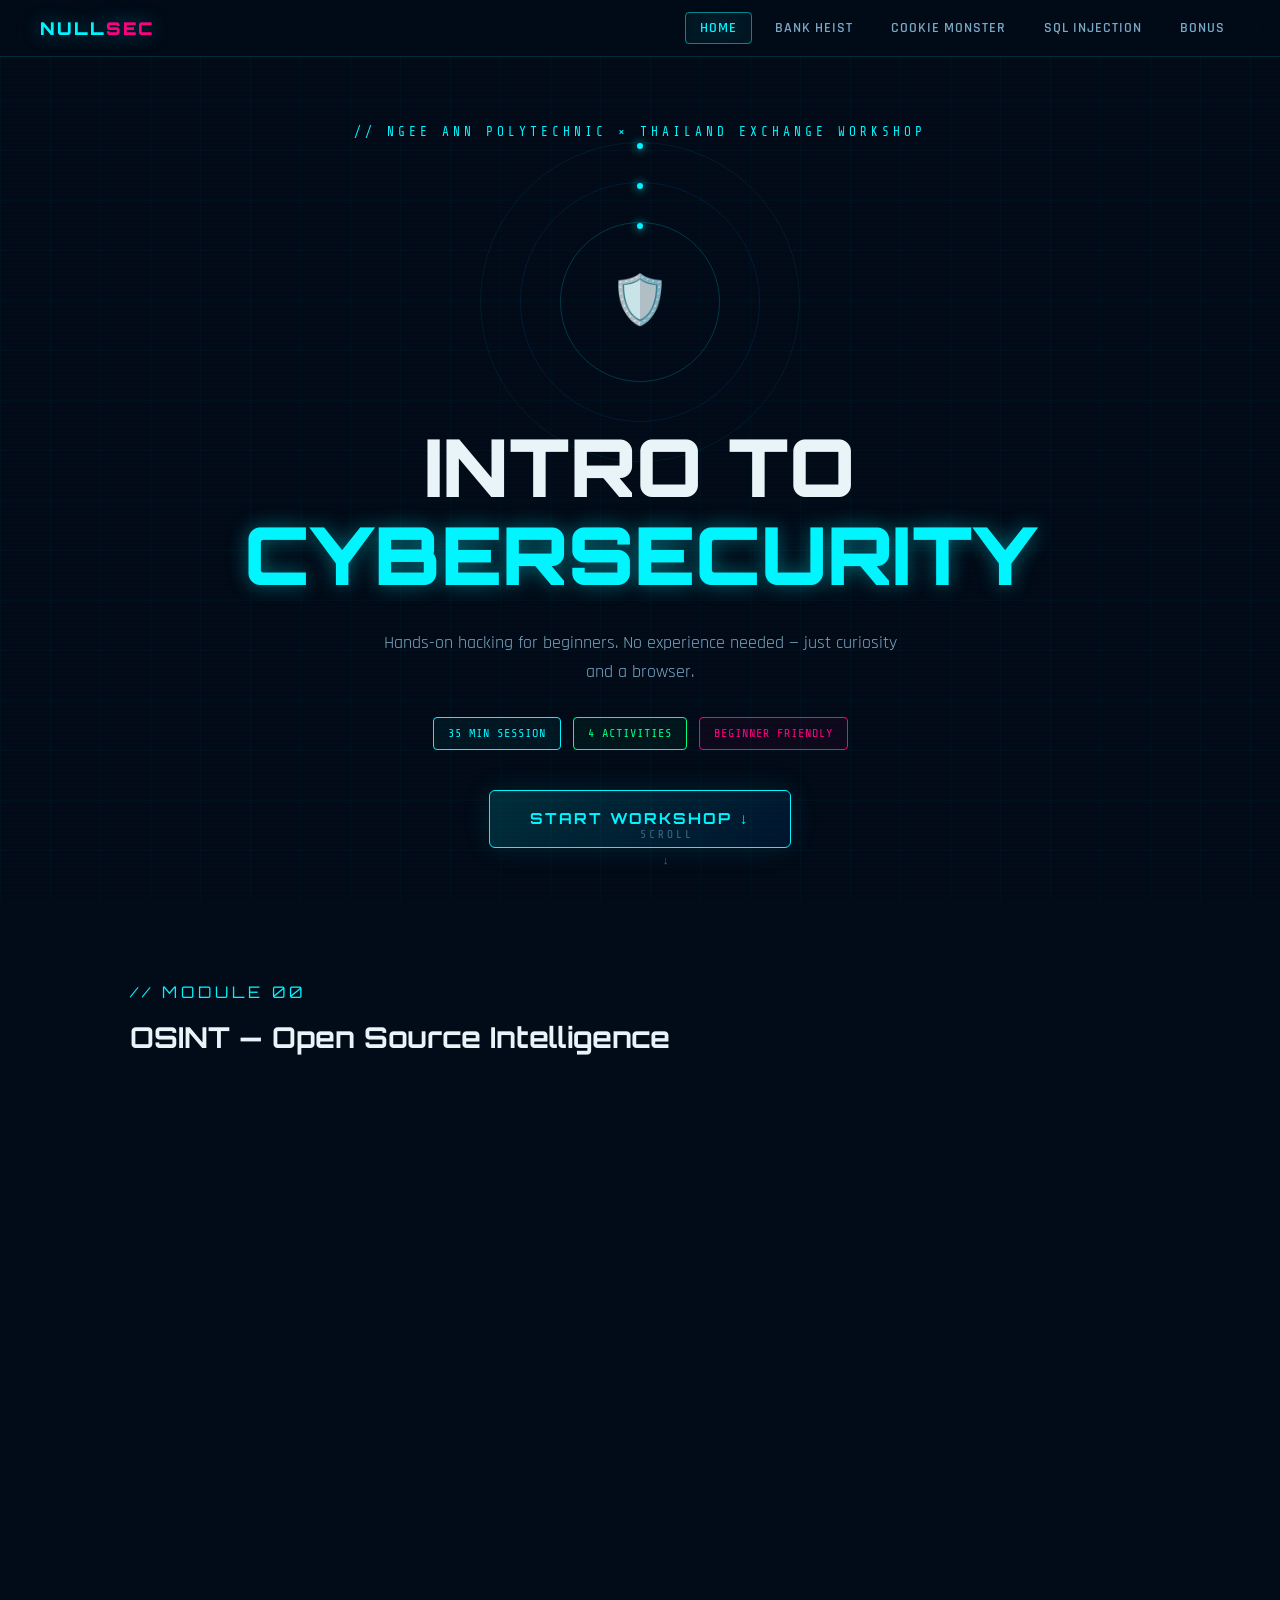
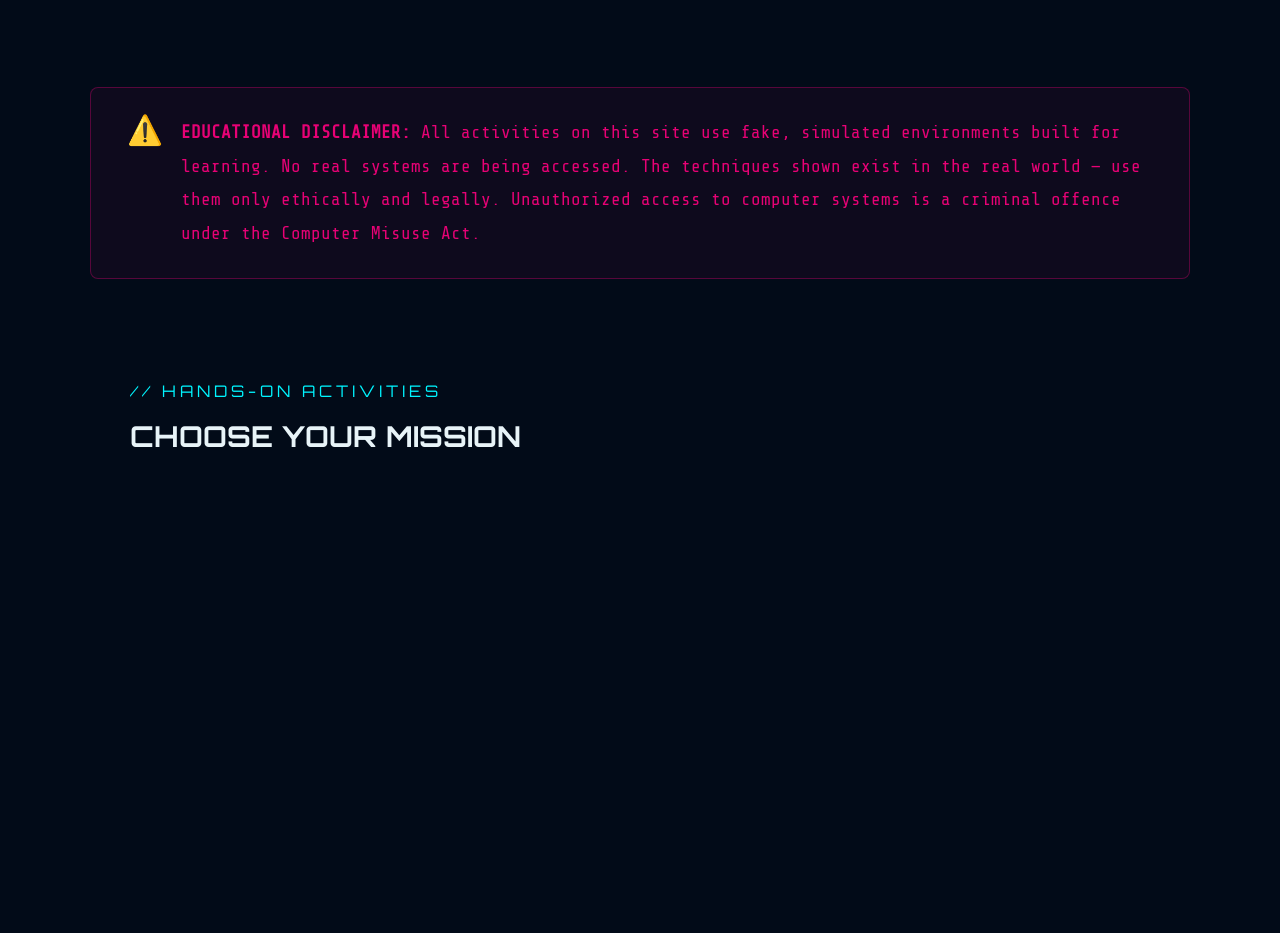
==== index.html @ ce7532ae "Initial website upload" ====
<!DOCTYPE html>
<html lang="en">
<head>
  <meta charset="UTF-8" />
  <meta name="viewport" content="width=device-width, initial-scale=1.0" />
  <title>NullSec Workshop — Ngee Ann Polytechnic</title>
  <link rel="stylesheet" href="style.css"/>
  <style>
    .hero-graphic {
      position: relative;
      width: 340px;
      height: 200px;
      margin: 40px auto 20px;
      opacity: 0;
      animation: fadeUp 0.8s 1s forwards;
    }

    .hex-grid {
      position: absolute;
      inset: 0;
      display: flex;
      align-items: center;
      justify-content: center;
    }

    .hex-ring {
      width: 160px; height: 160px;
      border: 1px solid rgba(0, 245, 255, 0.2);
      border-radius: 50%;
      position: absolute;
      animation: spin 20s linear infinite;
    }

    .hex-ring:nth-child(2) {
      width: 240px; height: 240px;
      border-color: rgba(0, 128, 255, 0.15);
      animation-duration: 30s;
      animation-direction: reverse;
    }

    .hex-ring:nth-child(3) {
      width: 320px; height: 320px;
      border-color: rgba(0, 245, 255, 0.08);
      animation-duration: 45s;
    }

    .hex-dot {
      position: absolute;
      width: 6px; height: 6px;
      background: var(--neon-cyan);
      border-radius: 50%;
      box-shadow: 0 0 10px var(--neon-cyan);
      top: 0; left: 50%; transform: translateX(-50%);
    }

    @keyframes spin { from { transform: rotate(0deg); } to { transform: rotate(360deg); } }

    .center-icon {
      position: relative;
      z-index: 2;
      font-size: 3rem;
      line-height: 1;
    }

    .start-btn {
      display: inline-flex;
      align-items: center;
      gap: 10px;
      padding: 16px 40px;
      background: linear-gradient(135deg, rgba(0,245,255,0.15), rgba(0,128,255,0.1));
      border: 1px solid var(--neon-cyan);
      border-radius: 6px;
      color: var(--neon-cyan);
      font-family: 'Orbitron', monospace;
      font-size: 0.95rem;
      font-weight: 700;
      letter-spacing: 2px;
      text-decoration: none;
      text-transform: uppercase;
      margin-top: 40px;
      cursor: pointer;
      transition: all 0.3s;
      box-shadow: 0 0 30px rgba(0, 245, 255, 0.1);
      opacity: 0;
      animation: fadeUp 0.6s 1.2s forwards;
    }

    .start-btn:hover {
      background: rgba(0, 245, 255, 0.2);
      box-shadow: var(--glow-cyan), 0 0 60px rgba(0, 245, 255, 0.1);
      transform: translateY(-2px);
    }

    .scroll-hint {
      position: absolute;
      bottom: 30px;
      left: 50%;
      transform: translateX(-50%);
      font-family: 'Share Tech Mono', monospace;
      font-size: 0.7rem;
      color: var(--text-dim);
      letter-spacing: 3px;
      text-transform: uppercase;
      display: flex;
      flex-direction: column;
      align-items: center;
      gap: 8px;
      opacity: 0;
      animation: fadeUp 0.6s 1.6s forwards;
    }

    .scroll-hint::after {
      content: '↓';
      animation: bounce 1.5s infinite;
    }

    @keyframes bounce {
      0%, 100% { transform: translateY(0); }
      50% { transform: translateY(6px); }
    }

    .osint-section {
      padding: 80px 40px;
      max-width: 1100px;
      margin: 0 auto;
    }

    .osint-card {
      background: var(--bg-card);
      border: 1px solid var(--border);
      border-radius: 12px;
      padding: 40px;
      position: relative;
      overflow: hidden;
    }

    .osint-card::before {
      content: '';
      position: absolute;
      top: 0; left: 0; right: 0;
      height: 2px;
      background: linear-gradient(90deg, var(--neon-cyan), var(--neon-blue));
      box-shadow: 0 0 20px var(--neon-cyan);
    }

    .osint-grid {
      display: grid;
      grid-template-columns: 1fr 1fr;
      gap: 30px;
      margin-top: 30px;
    }

    @media (max-width: 700px) {
      .osint-grid { grid-template-columns: 1fr; }
    }

    .osint-item {
      padding: 20px;
      background: var(--bg-panel);
      border-radius: 8px;
      border: 1px solid var(--border);
    }

    .osint-item-title {
      font-family: 'Orbitron', monospace;
      font-size: 0.9rem;
      color: var(--neon-cyan);
      margin-bottom: 10px;
    }

    .osint-item p {
      font-size: 0.9rem;
      color: var(--text-secondary);
      line-height: 1.6;
    }

    .tip-list {
      list-style: none;
      margin-top: 10px;
      display: flex;
      flex-direction: column;
      gap: 6px;
    }

    .tip-list li {
      font-family: 'Share Tech Mono', monospace;
      font-size: 0.8rem;
      color: var(--text-secondary);
      padding-left: 16px;
      position: relative;
    }

    .tip-list li::before {
      content: '›';
      position: absolute;
      left: 0;
      color: var(--neon-cyan);
    }

    .dork-examples {
      display: flex;
      flex-direction: column;
      gap: 8px;
      margin-top: 12px;
    }

    .dork-tag {
      font-family: 'Share Tech Mono', monospace;
      font-size: 0.8rem;
      background: rgba(0, 245, 255, 0.07);
      border: 1px solid rgba(0, 245, 255, 0.2);
      border-radius: 4px;
      padding: 8px 12px;
      color: var(--neon-cyan);
      cursor: pointer;
      transition: all 0.2s;
      position: relative;
    }

    .dork-tag:hover {
      background: rgba(0, 245, 255, 0.15);
      border-color: var(--neon-cyan);
    }

    .dork-tag .copy-hint {
      position: absolute;
      right: 10px;
      top: 50%;
      transform: translateY(-50%);
      font-size: 0.65rem;
      color: var(--text-dim);
    }

    .copied-toast {
      position: fixed;
      bottom: 30px; right: 30px;
      background: var(--bg-panel);
      border: 1px solid var(--neon-green);
      color: var(--neon-green);
      font-family: 'Share Tech Mono', monospace;
      font-size: 0.8rem;
      padding: 10px 20px;
      border-radius: 6px;
      box-shadow: var(--glow-green);
      z-index: 999;
      opacity: 0;
      transition: opacity 0.3s;
    }

    .copied-toast.show { opacity: 1; }
  </style>
</head>
<body>

<nav>
  <a href="index.html" class="nav-logo">NULL<span>SEC</span></a>
  <ul class="nav-links">
    <li><a href="index.html" class="active">Home</a></li>
    <li><a href="pages/activity-a.html">Bank Heist</a></li>
    <li><a href="pages/activity-b.html">Cookie Monster</a></li>
    <li><a href="pages/activity-c.html">SQL Injection</a></li>
    <li><a href="pages/activity-d.html">Bonus</a></li>
  </ul>
</nav>

<div class="page">

  <!-- HERO -->
  <section class="hero">
    <p class="hero-eyebrow">// Ngee Ann Polytechnic × Thailand Exchange Workshop</p>

    <div class="hero-graphic">
      <div class="hex-grid">
        <div class="hex-ring"><div class="hex-dot"></div></div>
        <div class="hex-ring"><div class="hex-dot"></div></div>
        <div class="hex-ring"><div class="hex-dot"></div></div>
        <div class="center-icon">🛡️</div>
      </div>
    </div>

    <h1>
      <div class="line1">INTRO TO</div>
      <div class="line2">CYBERSECURITY</div>
    </h1>

    <p class="hero-sub">
      Hands-on hacking for beginners. No experience needed —
      just curiosity and a browser.
    </p>

    <div class="hero-badges">
      <span class="badge badge-cyan">35 MIN SESSION</span>
      <span class="badge badge-green">4 ACTIVITIES</span>
      <span class="badge badge-pink">BEGINNER FRIENDLY</span>
    </div>

    <a href="#activities" class="start-btn">Start Workshop ↓</a>

    <div class="scroll-hint">scroll</div>
  </section>

  <!-- OSINT SECTION -->
  <section class="osint-section" id="osint">
    <p class="section-title">// Module 00</p>
    <h2 class="section-heading">OSINT — Open Source Intelligence</h2>

    <div class="osint-card">
      <p style="color: var(--text-secondary); font-size: 0.95rem; line-height: 1.7; max-width: 680px;">
        Before we hack anything, let's learn how attackers gather information — using only publicly available tools. This is called <strong style="color: var(--text-primary);">OSINT</strong>. No illegal access, no special software. Just Google.
      </p>

      <div class="osint-grid">
        <div class="osint-item">
          <div class="osint-item-title">🔍 Google Lens — Reverse Image Search</div>
          <p>Did you know you can find where a photo was taken just by uploading it to Google? Try this with your facilitator:</p>
          <ul class="tip-list">
            <li>Go to <strong>images.google.com</strong></li>
            <li>Click the camera icon</li>
            <li>Upload any landmark photo</li>
            <li>Google will identify the location</li>
            <li>Lesson: photos can reveal your location!</li>
          </ul>
        </div>

        <div class="osint-item">
          <div class="osint-item-title">🎯 Google Dorking — Secret Search Tricks</div>
          <p>Google has advanced operators that reveal things people accidentally exposed online. Click any query below to copy it, then paste it into Google!</p>
          <div class="dork-examples">
            <div class="dork-tag" onclick="copyDork(this, 'site:gov filetype:pdf \"confidential\"')">
              site:gov filetype:pdf "confidential"
              <span class="copy-hint">click to copy</span>
            </div>
            <div class="dork-tag" onclick="copyDork(this, 'intitle:\"index of\" \"password.txt\"')">
              intitle:"index of" "password.txt"
              <span class="copy-hint">click to copy</span>
            </div>
            <div class="dork-tag" onclick="copyDork(this, 'site:pastebin.com intext:\"password\"')">
              site:pastebin.com intext:"password"
              <span class="copy-hint">click to copy</span>
            </div>
            <div class="dork-tag" onclick="copyDork(this, 'filetype:log \"username\" \"password\"')">
              filetype:log "username" "password"
              <span class="copy-hint">click to copy</span>
            </div>
          </div>
        </div>
      </div>
    </div>
  </section>

  <!-- DISCLAIMER -->
  <div class="disclaimer" style="margin: 0 40px 20px; max-width: 1100px; margin-left: auto; margin-right: auto;">
    <div class="disclaimer-icon">⚠️</div>
    <p>
      <strong>EDUCATIONAL DISCLAIMER:</strong> All activities on this site use fake, simulated environments built for learning.
      No real systems are being accessed. The techniques shown exist in the real world — use them only ethically and legally.
      Unauthorized access to computer systems is a criminal offence under the Computer Misuse Act.
    </p>
  </div>

  <!-- ACTIVITY CARDS -->
  <section class="activities-section" id="activities">
    <p class="section-title">// Hands-On Activities</p>
    <h2 class="section-heading">CHOOSE YOUR MISSION</h2>

    <div class="cards-grid">
      <a href="pages/activity-a.html" class="card card--cyan">
        <div class="card-number">// Activity 01</div>
        <div class="card-icon">🏦</div>
        <div class="card-title">The Bank Heist</div>
        <div class="card-desc">Use browser DevTools to manipulate a fake banking site. Change prices, alter balances — all from Inspect Element.</div>
        <div class="card-tag">Inspect Element</div>
        <div class="card-arrow">→</div>
      </a>

      <a href="pages/activity-b.html" class="card card--green">
        <div class="card-number">// Activity 02</div>
        <div class="card-icon">🍪</div>
        <div class="card-title">The Cookie Monster</div>
        <div class="card-desc">Find hidden session cookies in DevTools and change your user role from guest to admin — without a password.</div>
        <div class="card-tag">DevTools Cookies</div>
        <div class="card-arrow">→</div>
      </a>

      <a href="pages/activity-c.html" class="card card--pink">
        <div class="card-number">// Activity 03</div>
        <div class="card-icon">💉</div>
        <div class="card-title">SQL Injection</div>
        <div class="card-desc">Trick a fake login page into granting you access by injecting a special command into the username field.</div>
        <div class="card-tag">SQL Injection</div>
        <div class="card-arrow">→</div>
      </a>

      <a href="pages/activity-d.html" class="card card--yellow">
        <div class="card-number">// Bonus</div>
        <div class="card-icon">🔓</div>
        <div class="card-title">Have I Been Pwned?</div>
        <div class="card-desc">Check if your email has been exposed in a real-world data breach. See how hackers get your passwords.</div>
        <div class="card-tag">Bonus Round</div>
        <div class="card-arrow">→</div>
      </a>
    </div>
  </section>

</div>

<div class="copied-toast" id="toast">✓ Copied to clipboard!</div>

<script>
  function copyDork(el, text) {
    navigator.clipboard.writeText(text).then(() => {
      const toast = document.getElementById('toast');
      toast.classList.add('show');
      setTimeout(() => toast.classList.remove('show'), 2000);
    });
  }

  // Smooth scroll for hero button
  document.querySelector('.start-btn').addEventListener('click', (e) => {
    e.preventDefault();
    document.getElementById('osint').scrollIntoView({ behavior: 'smooth' });
  });
</script>

</body>
</html>
---- style.css ----
@import url('https://fonts.googleapis.com/css2?family=Share+Tech+Mono&family=Rajdhani:wght@400;500;600;700&family=Orbitron:wght@400;700;900&display=swap');

:root {
  --bg-deep: #020b18;
  --bg-card: #061526;
  --bg-panel: #0a1f35;
  --navy: #0d2a4a;
  --navy-light: #0f3460;
  --neon-cyan: #00f5ff;
  --neon-blue: #0080ff;
  --neon-green: #00ff88;
  --neon-pink: #ff0080;
  --neon-yellow: #ffee00;
  --text-primary: #e8f4f8;
  --text-secondary: #7aa8c4;
  --text-dim: #3d6b8a;
  --border: rgba(0, 245, 255, 0.15);
  --border-bright: rgba(0, 245, 255, 0.5);
  --glow-cyan: 0 0 20px rgba(0, 245, 255, 0.4);
  --glow-green: 0 0 20px rgba(0, 255, 136, 0.4);
  --glow-pink: 0 0 20px rgba(255, 0, 128, 0.4);
}

*, *::before, *::after { box-sizing: border-box; margin: 0; padding: 0; }

html { scroll-behavior: smooth; }

body {
  background: var(--bg-deep);
  color: var(--text-primary);
  font-family: 'Rajdhani', sans-serif;
  font-size: 16px;
  line-height: 1.6;
  min-height: 100vh;
  overflow-x: hidden;
}

/* Grid background */
body::before {
  content: '';
  position: fixed;
  inset: 0;
  background-image:
    linear-gradient(rgba(0, 245, 255, 0.03) 1px, transparent 1px),
    linear-gradient(90deg, rgba(0, 245, 255, 0.03) 1px, transparent 1px);
  background-size: 50px 50px;
  pointer-events: none;
  z-index: 0;
}

/* Scanline effect */
body::after {
  content: '';
  position: fixed;
  inset: 0;
  background: repeating-linear-gradient(
    0deg,
    transparent,
    transparent 2px,
    rgba(0, 0, 0, 0.08) 2px,
    rgba(0, 0, 0, 0.08) 4px
  );
  pointer-events: none;
  z-index: 0;
}

/* NAV */
nav {
  position: fixed;
  top: 0; left: 0; right: 0;
  z-index: 100;
  display: flex;
  align-items: center;
  justify-content: space-between;
  padding: 14px 40px;
  background: rgba(2, 11, 24, 0.9);
  backdrop-filter: blur(12px);
  border-bottom: 1px solid var(--border);
}

.nav-logo {
  font-family: 'Orbitron', monospace;
  font-weight: 900;
  font-size: 1.1rem;
  color: var(--neon-cyan);
  text-decoration: none;
  letter-spacing: 2px;
  text-shadow: var(--glow-cyan);
}

.nav-logo span { color: var(--neon-pink); }

.nav-links {
  display: flex;
  gap: 8px;
  list-style: none;
}

.nav-links a {
  color: var(--text-secondary);
  text-decoration: none;
  font-size: 0.85rem;
  font-weight: 600;
  letter-spacing: 1px;
  padding: 6px 14px;
  border: 1px solid transparent;
  border-radius: 4px;
  transition: all 0.2s;
  text-transform: uppercase;
}

.nav-links a:hover,
.nav-links a.active {
  color: var(--neon-cyan);
  border-color: var(--border-bright);
  background: rgba(0, 245, 255, 0.05);
  text-shadow: var(--glow-cyan);
}

/* MAIN WRAPPER */
.page {
  position: relative;
  z-index: 1;
  padding-top: 70px;
}

/* HERO */
.hero {
  position: relative;
  display: flex;
  flex-direction: column;
  align-items: center;
  justify-content: center;
  min-height: calc(100vh - 70px);
  text-align: center;
  padding: 40px 20px;
}

.hero-eyebrow {
  font-family: 'Share Tech Mono', monospace;
  font-size: 0.8rem;
  color: var(--neon-cyan);
  letter-spacing: 4px;
  text-transform: uppercase;
  margin-bottom: 20px;
  opacity: 0;
  animation: fadeUp 0.6s 0.2s forwards;
}

.hero h1 {
  font-family: 'Orbitron', monospace;
  font-size: clamp(2.5rem, 7vw, 5rem);
  font-weight: 900;
  line-height: 1.1;
  margin-bottom: 10px;
  opacity: 0;
  animation: fadeUp 0.6s 0.4s forwards;
}

.hero h1 .line1 { color: var(--text-primary); }
.hero h1 .line2 {
  color: var(--neon-cyan);
  text-shadow: var(--glow-cyan);
}

.hero-sub {
  font-size: 1.15rem;
  color: var(--text-secondary);
  max-width: 520px;
  margin: 20px auto 0;
  opacity: 0;
  animation: fadeUp 0.6s 0.6s forwards;
}

.hero-badges {
  display: flex;
  gap: 12px;
  flex-wrap: wrap;
  justify-content: center;
  margin-top: 30px;
  opacity: 0;
  animation: fadeUp 0.6s 0.8s forwards;
}

.badge {
  font-family: 'Share Tech Mono', monospace;
  font-size: 0.75rem;
  padding: 6px 14px;
  border-radius: 4px;
  border: 1px solid;
  letter-spacing: 1px;
}

.badge-cyan { color: var(--neon-cyan); border-color: var(--neon-cyan); background: rgba(0,245,255,0.05); }
.badge-green { color: var(--neon-green); border-color: var(--neon-green); background: rgba(0,255,136,0.05); }
.badge-pink { color: var(--neon-pink); border-color: var(--neon-pink); background: rgba(255,0,128,0.05); }

/* ACTIVITY CARDS */
.activities-section {
  padding: 80px 40px;
  max-width: 1100px;
  margin: 0 auto;
}

.section-title {
  font-family: 'Orbitron', monospace;
  font-size: 1rem;
  color: var(--neon-cyan);
  letter-spacing: 4px;
  text-transform: uppercase;
  margin-bottom: 8px;
}

.section-heading {
  font-family: 'Orbitron', monospace;
  font-size: 1.8rem;
  font-weight: 700;
  color: var(--text-primary);
  margin-bottom: 50px;
}

.cards-grid {
  display: grid;
  grid-template-columns: repeat(auto-fit, minmax(240px, 1fr));
  gap: 20px;
}

.card {
  background: var(--bg-card);
  border: 1px solid var(--border);
  border-radius: 12px;
  padding: 28px 24px;
  text-decoration: none;
  color: inherit;
  display: flex;
  flex-direction: column;
  gap: 14px;
  transition: all 0.3s;
  position: relative;
  overflow: hidden;
}

.card::before {
  content: '';
  position: absolute;
  top: 0; left: 0; right: 0;
  height: 2px;
  background: var(--card-accent, var(--neon-cyan));
  box-shadow: 0 0 15px var(--card-accent, var(--neon-cyan));
}

.card:hover {
  border-color: var(--card-accent, var(--neon-cyan));
  transform: translateY(-4px);
  box-shadow: 0 8px 30px rgba(0,0,0,0.4);
  background: var(--bg-panel);
}

.card--cyan { --card-accent: var(--neon-cyan); }
.card--green { --card-accent: var(--neon-green); }
.card--pink { --card-accent: var(--neon-pink); }
.card--yellow { --card-accent: var(--neon-yellow); }

.card-number {
  font-family: 'Share Tech Mono', monospace;
  font-size: 0.7rem;
  color: var(--card-accent, var(--neon-cyan));
  letter-spacing: 2px;
  text-transform: uppercase;
}

.card-icon {
  font-size: 2rem;
  line-height: 1;
}

.card-title {
  font-family: 'Orbitron', monospace;
  font-size: 1rem;
  font-weight: 700;
  color: var(--text-primary);
  line-height: 1.3;
}

.card-desc {
  font-size: 0.9rem;
  color: var(--text-secondary);
  line-height: 1.5;
  flex: 1;
}

.card-tag {
  font-family: 'Share Tech Mono', monospace;
  font-size: 0.7rem;
  color: var(--card-accent, var(--neon-cyan));
  padding: 4px 10px;
  border: 1px solid var(--card-accent, var(--neon-cyan));
  border-radius: 3px;
  align-self: flex-start;
  opacity: 0.8;
}

.card-arrow {
  color: var(--card-accent, var(--neon-cyan));
  font-size: 1.2rem;
  transition: transform 0.2s;
}

.card:hover .card-arrow { transform: translateX(5px); }

/* DISCLAIMER BANNER */
.disclaimer {
  margin: 0 40px 60px;
  max-width: 1320px;
  margin-left: auto;
  margin-right: auto;
  background: rgba(255, 0, 128, 0.05);
  border: 1px solid rgba(255, 0, 128, 0.3);
  border-radius: 8px;
  padding: 28px 36px;
  display: flex;
  align-items: flex-start;
  gap: 18px;
}

.disclaimer-icon {
  font-size: 1.8rem;
  line-height: 1;
  margin-top: 2px;
}

.disclaimer p {
  font-family: 'Share Tech Mono', monospace;
  font-size: 1.1rem;
  color: rgba(255, 0, 128, 0.9);
  line-height: 1.9;
}

/* =========================================
   ACTIVITY PAGE STYLES
   ========================================= */
.activity-page {
  max-width: 900px;
  margin: 0 auto;
  padding: 50px 30px 100px;
}

.activity-header {
  margin-bottom: 50px;
}

.activity-breadcrumb {
  font-family: 'Share Tech Mono', monospace;
  font-size: 0.75rem;
  color: var(--text-dim);
  letter-spacing: 2px;
  margin-bottom: 20px;
}

.activity-breadcrumb a {
  color: var(--text-secondary);
  text-decoration: none;
}

.activity-breadcrumb a:hover { color: var(--neon-cyan); }

.activity-tag {
  font-family: 'Share Tech Mono', monospace;
  font-size: 0.7rem;
  padding: 5px 12px;
  border-radius: 3px;
  border: 1px solid;
  display: inline-block;
  margin-bottom: 16px;
  letter-spacing: 1px;
}

.activity-h1 {
  font-family: 'Orbitron', monospace;
  font-size: clamp(1.6rem, 4vw, 2.4rem);
  font-weight: 900;
  line-height: 1.2;
  margin-bottom: 16px;
}

.activity-intro {
  font-size: 1.05rem;
  color: var(--text-secondary);
  line-height: 1.7;
  max-width: 680px;
}

/* Steps */
.steps { display: flex; flex-direction: column; gap: 16px; margin-bottom: 40px; }

.step {
  background: var(--bg-card);
  border: 1px solid var(--border);
  border-radius: 10px;
  padding: 24px 28px;
  display: flex;
  gap: 20px;
  align-items: flex-start;
  transition: border-color 0.2s;
}

.step.active-step { border-color: var(--step-color, var(--neon-cyan)); }

.step-num {
  font-family: 'Orbitron', monospace;
  font-weight: 700;
  font-size: 1.1rem;
  color: var(--step-color, var(--neon-cyan));
  min-width: 32px;
  text-shadow: 0 0 12px var(--step-color, var(--neon-cyan));
}

.step-body { flex: 1; }

.step-title {
  font-family: 'Rajdhani', sans-serif;
  font-weight: 700;
  font-size: 1.05rem;
  color: var(--text-primary);
  margin-bottom: 8px;
}

.step-desc {
  font-size: 0.92rem;
  color: var(--text-secondary);
  line-height: 1.6;
}

.step-desc code {
  font-family: 'Share Tech Mono', monospace;
  background: rgba(0,245,255,0.1);
  color: var(--neon-cyan);
  padding: 2px 8px;
  border-radius: 4px;
  font-size: 0.88rem;
}

/* Demo Container */
.demo-container {
  background: var(--bg-card);
  border: 1px solid var(--border);
  border-radius: 12px;
  overflow: hidden;
  margin-bottom: 40px;
}

.demo-bar {
  background: var(--bg-panel);
  padding: 12px 18px;
  display: flex;
  align-items: center;
  gap: 10px;
  border-bottom: 1px solid var(--border);
}

.demo-dots { display: flex; gap: 6px; }
.demo-dots span {
  width: 10px; height: 10px;
  border-radius: 50%;
  background: #333;
}
.demo-dots span:nth-child(1) { background: #ff5f57; }
.demo-dots span:nth-child(2) { background: #ffbd2e; }
.demo-dots span:nth-child(3) { background: #28c840; }

.demo-url {
  font-family: 'Share Tech Mono', monospace;
  font-size: 0.75rem;
  color: var(--text-dim);
  flex: 1;
  text-align: center;
}

.demo-body { padding: 30px; }

/* Terminal block */
.terminal {
  background: #010a12;
  border: 1px solid rgba(0, 245, 255, 0.2);
  border-radius: 8px;
  padding: 20px 24px;
  font-family: 'Share Tech Mono', monospace;
  font-size: 0.85rem;
  color: var(--neon-green);
  line-height: 1.8;
  margin: 16px 0;
}

.terminal .prompt { color: var(--neon-cyan); }
.terminal .comment { color: var(--text-dim); }

/* Buttons */
.btn {
  display: inline-flex;
  align-items: center;
  gap: 8px;
  padding: 12px 28px;
  border-radius: 6px;
  font-family: 'Rajdhani', sans-serif;
  font-weight: 700;
  font-size: 0.95rem;
  letter-spacing: 1px;
  text-transform: uppercase;
  cursor: pointer;
  border: 1px solid;
  transition: all 0.2s;
  text-decoration: none;
}

.btn-cyan {
  background: rgba(0, 245, 255, 0.1);
  color: var(--neon-cyan);
  border-color: var(--neon-cyan);
}

.btn-cyan:hover {
  background: var(--neon-cyan);
  color: var(--bg-deep);
  box-shadow: var(--glow-cyan);
}

.btn-green {
  background: rgba(0, 255, 136, 0.1);
  color: var(--neon-green);
  border-color: var(--neon-green);
}

.btn-green:hover {
  background: var(--neon-green);
  color: var(--bg-deep);
  box-shadow: var(--glow-green);
}

.btn-pink {
  background: rgba(255, 0, 128, 0.1);
  color: var(--neon-pink);
  border-color: var(--neon-pink);
}

.btn-pink:hover {
  background: var(--neon-pink);
  color: #fff;
  box-shadow: var(--glow-pink);
}

.btn-sm { padding: 8px 18px; font-size: 0.82rem; }

/* Result box */
.result-box {
  border-radius: 8px;
  padding: 20px 24px;
  font-family: 'Share Tech Mono', monospace;
  font-size: 0.88rem;
  line-height: 1.7;
  display: none;
  animation: fadeUp 0.4s forwards;
}

.result-box.success {
  background: rgba(0, 255, 136, 0.07);
  border: 1px solid rgba(0, 255, 136, 0.4);
  color: var(--neon-green);
  display: block;
}

.result-box.error {
  background: rgba(255, 0, 128, 0.07);
  border: 1px solid rgba(255, 0, 128, 0.4);
  color: var(--neon-pink);
  display: block;
}

/* Input */
.input-field {
  width: 100%;
  padding: 12px 16px;
  background: var(--bg-deep);
  border: 1px solid var(--border);
  border-radius: 6px;
  color: var(--text-primary);
  font-family: 'Share Tech Mono', monospace;
  font-size: 0.9rem;
  outline: none;
  transition: border-color 0.2s;
}

.input-field:focus {
  border-color: var(--neon-cyan);
  box-shadow: 0 0 0 3px rgba(0, 245, 255, 0.08);
}

label {
  display: block;
  font-family: 'Share Tech Mono', monospace;
  font-size: 0.75rem;
  color: var(--text-dim);
  letter-spacing: 2px;
  margin-bottom: 8px;
  text-transform: uppercase;
}

.form-group { margin-bottom: 16px; }

/* Hint box */
.hint {
  background: rgba(0, 128, 255, 0.07);
  border: 1px solid rgba(0, 128, 255, 0.25);
  border-radius: 8px;
  padding: 16px 20px;
  margin: 20px 0;
  display: flex;
  gap: 12px;
  align-items: flex-start;
}

.hint-icon { font-size: 1rem; }
.hint-text {
  font-size: 0.88rem;
  color: var(--text-secondary);
  line-height: 1.6;
}

.hint-text code {
  font-family: 'Share Tech Mono', monospace;
  background: rgba(0,128,255,0.15);
  color: #66b3ff;
  padding: 2px 7px;
  border-radius: 3px;
  font-size: 0.85rem;
}

/* Explainer */
.explainer {
  background: var(--bg-panel);
  border: 1px solid var(--border);
  border-radius: 10px;
  padding: 28px;
  margin-top: 40px;
}

.explainer h3 {
  font-family: 'Orbitron', monospace;
  font-size: 0.95rem;
  color: var(--neon-cyan);
  margin-bottom: 12px;
  letter-spacing: 1px;
}

.explainer p {
  font-size: 0.92rem;
  color: var(--text-secondary);
  line-height: 1.7;
  margin-bottom: 10px;
}

.explainer p:last-child { margin-bottom: 0; }

.concept-summary {
  margin-top: 18px;
  padding: 16px 18px;
  background: rgba(0, 128, 255, 0.06);
  border: 1px solid rgba(0, 128, 255, 0.25);
  border-radius: 8px;
}

.concept-summary p {
  margin: 0;
}

.concept-grid {
  display: grid;
  grid-template-columns: repeat(auto-fit, minmax(220px, 1fr));
  gap: 16px;
  margin-top: 22px;
}

.concept-card {
  background: rgba(0, 245, 255, 0.04);
  border: 1px solid var(--border);
  border-radius: 10px;
  padding: 18px 20px;
}

.concept-card h4 {
  font-family: 'Orbitron', monospace;
  font-size: 0.85rem;
  color: var(--neon-cyan);
  margin-bottom: 10px;
  letter-spacing: 1px;
}

.concept-card p {
  margin: 0;
  font-size: 0.88rem;
  color: var(--text-secondary);
  line-height: 1.7;
}

.concept-card code {
  font-family: 'Share Tech Mono', monospace;
  background: rgba(0,245,255,0.1);
  color: var(--neon-cyan);
  padding: 2px 7px;
  border-radius: 4px;
  font-size: 0.84rem;
}

/* Nav bottom */
.activity-nav {
  display: flex;
  justify-content: space-between;
  align-items: center;
  padding-top: 50px;
  border-top: 1px solid var(--border);
  margin-top: 60px;
  gap: 16px;
  flex-wrap: wrap;
}

/* KEYFRAMES */
@keyframes fadeUp {
  from { opacity: 0; transform: translateY(20px); }
  to { opacity: 1; transform: translateY(0); }
}

@keyframes blink {
  0%, 100% { opacity: 1; }
  50% { opacity: 0; }
}

.cursor {
  display: inline-block;
  width: 2px;
  height: 1em;
  background: var(--neon-cyan);
  margin-left: 2px;
  animation: blink 1s infinite;
  vertical-align: text-bottom;
}

/* Progress bar */
.progress-bar {
  position: fixed;
  top: 70px; left: 0;
  height: 2px;
  background: linear-gradient(90deg, var(--neon-cyan), var(--neon-blue));
  box-shadow: 0 0 8px var(--neon-cyan);
  z-index: 99;
  transition: width 0.3s;
}

/* Scrollbar */
::-webkit-scrollbar { width: 6px; }
::-webkit-scrollbar-track { background: var(--bg-deep); }
::-webkit-scrollbar-thumb { background: var(--navy-light); border-radius: 3px; }

/* Responsive */
@media (max-width: 600px) {
  nav { padding: 12px 20px; }
  .nav-links { display: none; }
  .activities-section { padding: 40px 20px; }
  .activity-page { padding: 30px 16px 80px; }
}
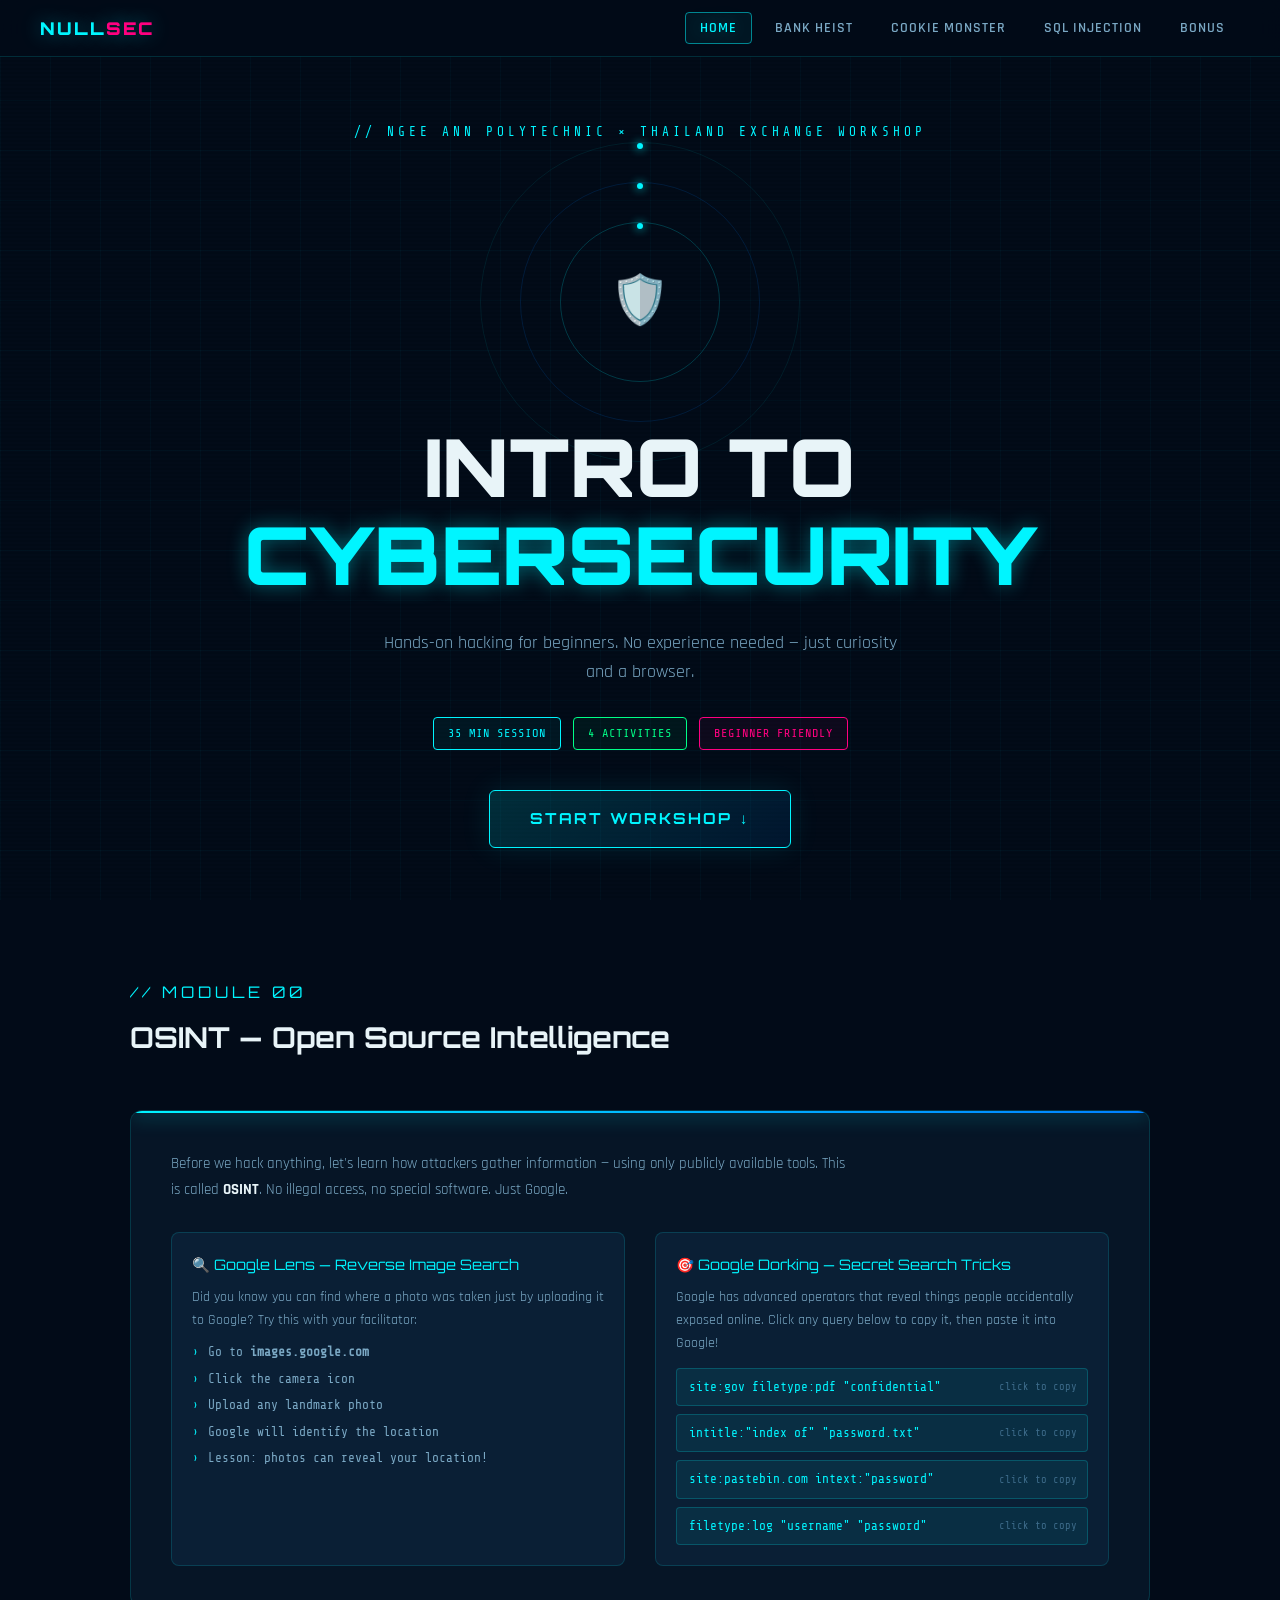
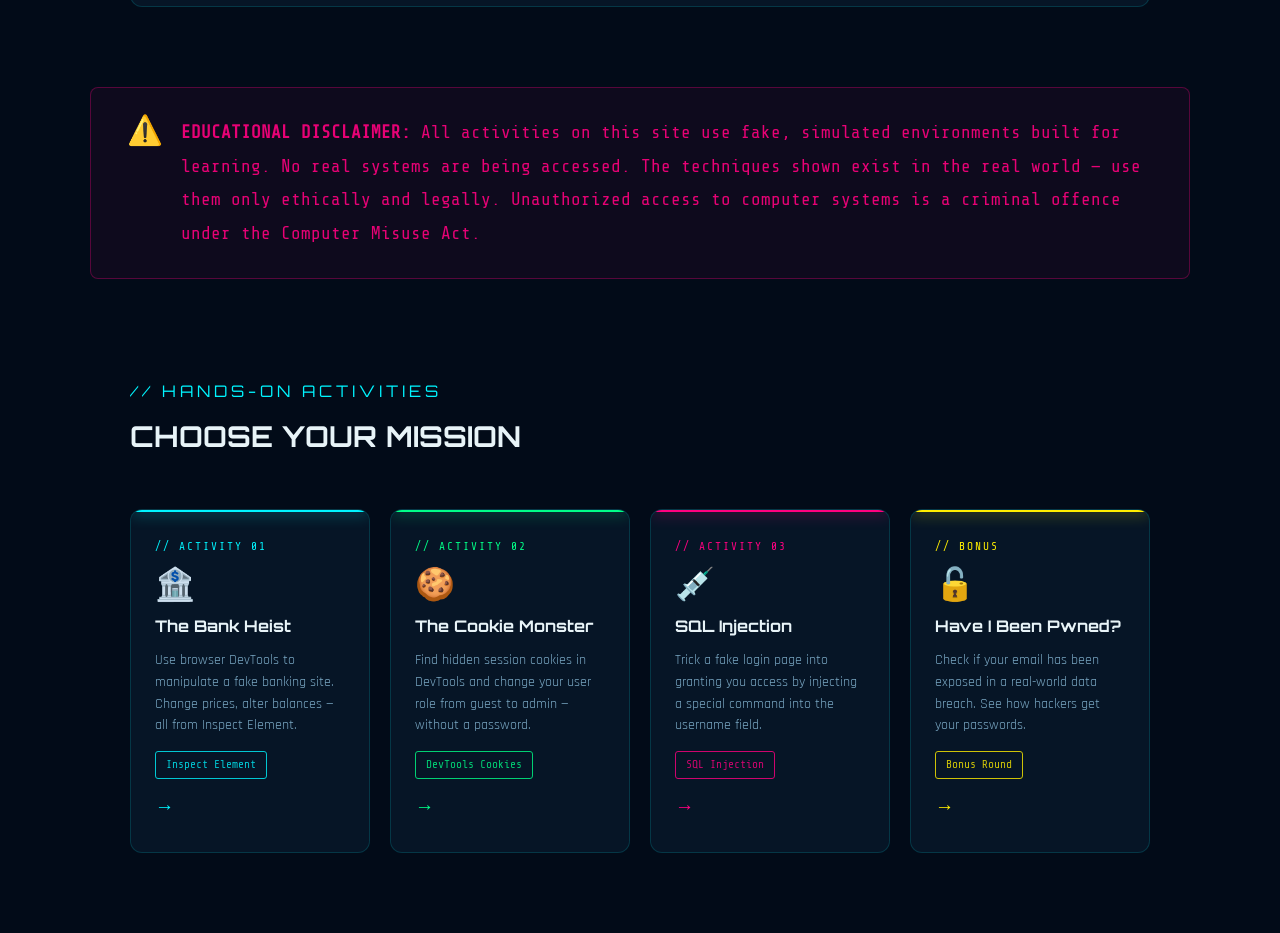
==== commit e0269ad7: "patching first page" ====
--- a/index.html
+++ b/index.html
@@ -91,34 +91,6 @@
       transform: translateY(-2px);
     }
 
-    .scroll-hint {
-      position: absolute;
-      bottom: 30px;
-      left: 50%;
-      transform: translateX(-50%);
-      font-family: 'Share Tech Mono', monospace;
-      font-size: 0.7rem;
-      color: var(--text-dim);
-      letter-spacing: 3px;
-      text-transform: uppercase;
-      display: flex;
-      flex-direction: column;
-      align-items: center;
-      gap: 8px;
-      opacity: 0;
-      animation: fadeUp 0.6s 1.6s forwards;
-    }
-
-    .scroll-hint::after {
-      content: '↓';
-      animation: bounce 1.5s infinite;
-    }
-
-    @keyframes bounce {
-      0%, 100% { transform: translateY(0); }
-      50% { transform: translateY(6px); }
-    }
-
     .osint-section {
       padding: 80px 40px;
       max-width: 1100px;
@@ -296,7 +268,6 @@
 
     <a href="#activities" class="start-btn">Start Workshop ↓</a>
 
-    <div class="scroll-hint">scroll</div>
   </section>
 
   <!-- OSINT SECTION -->
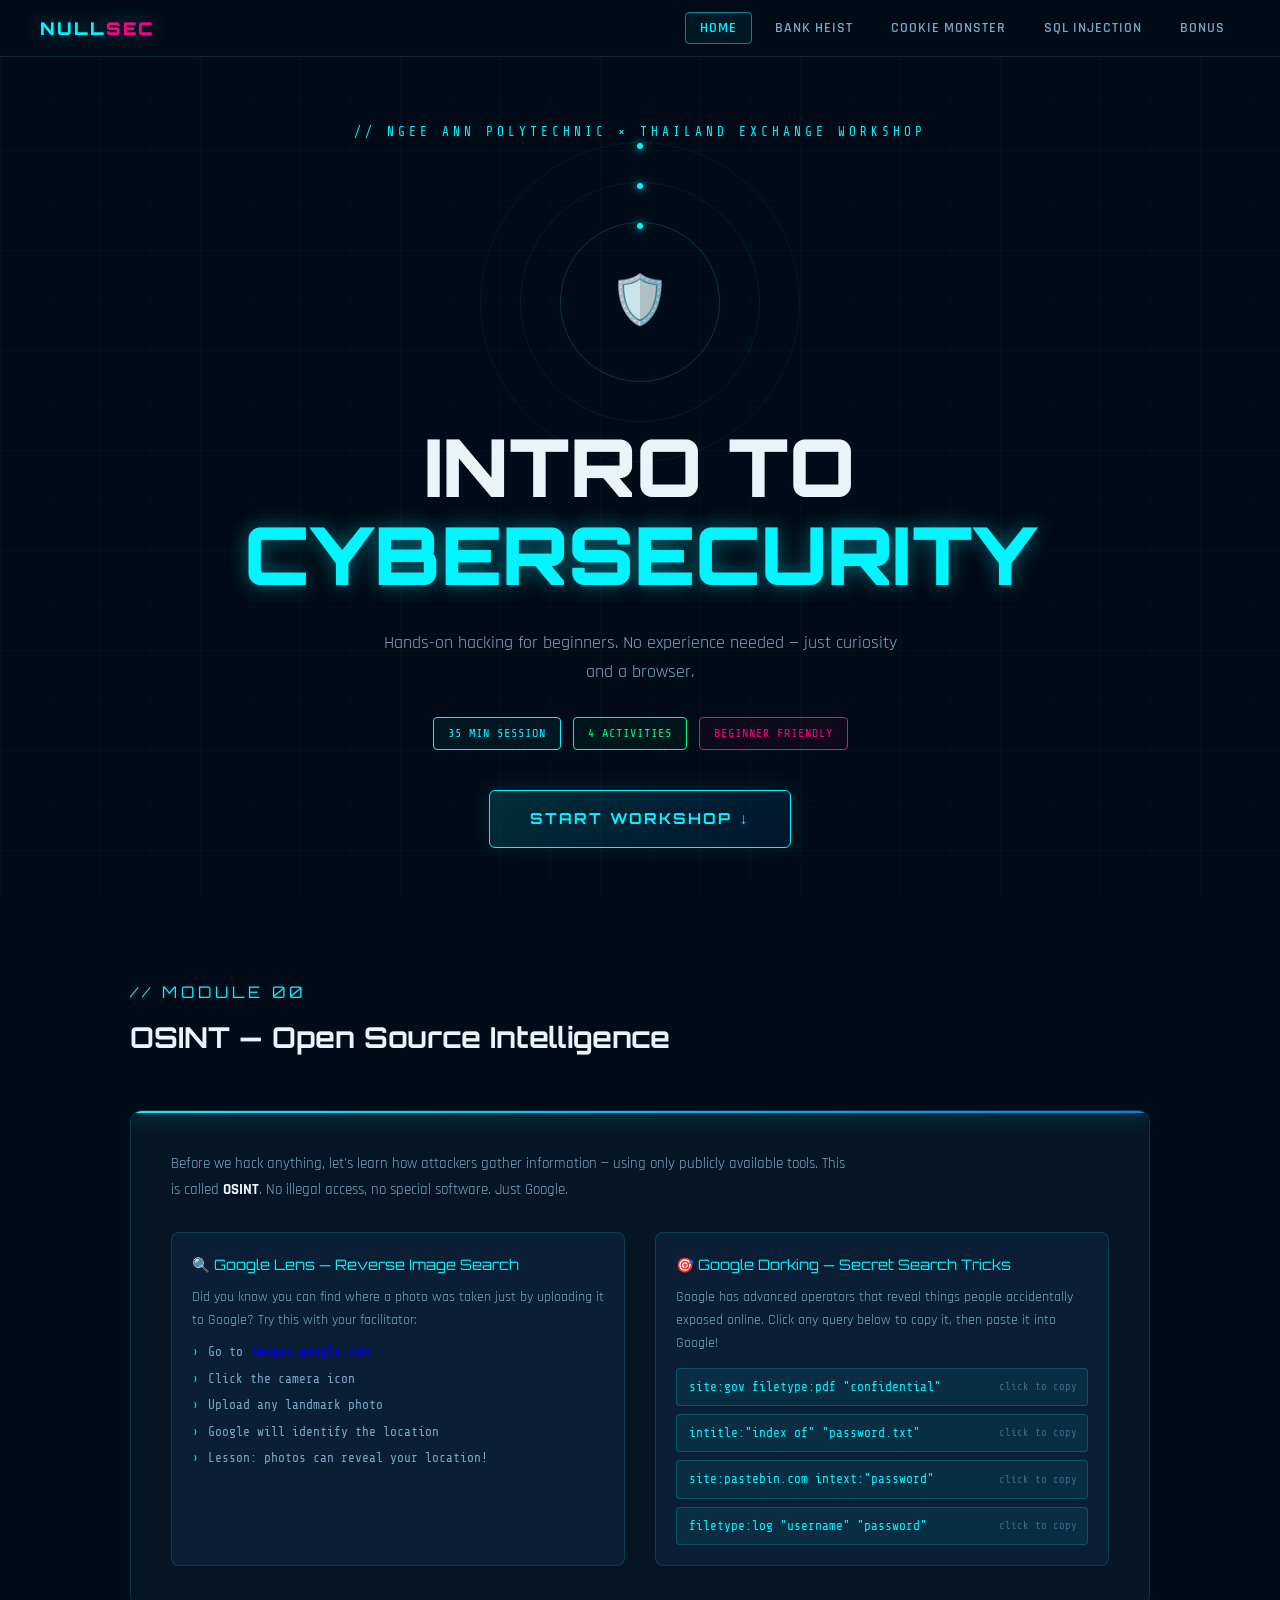
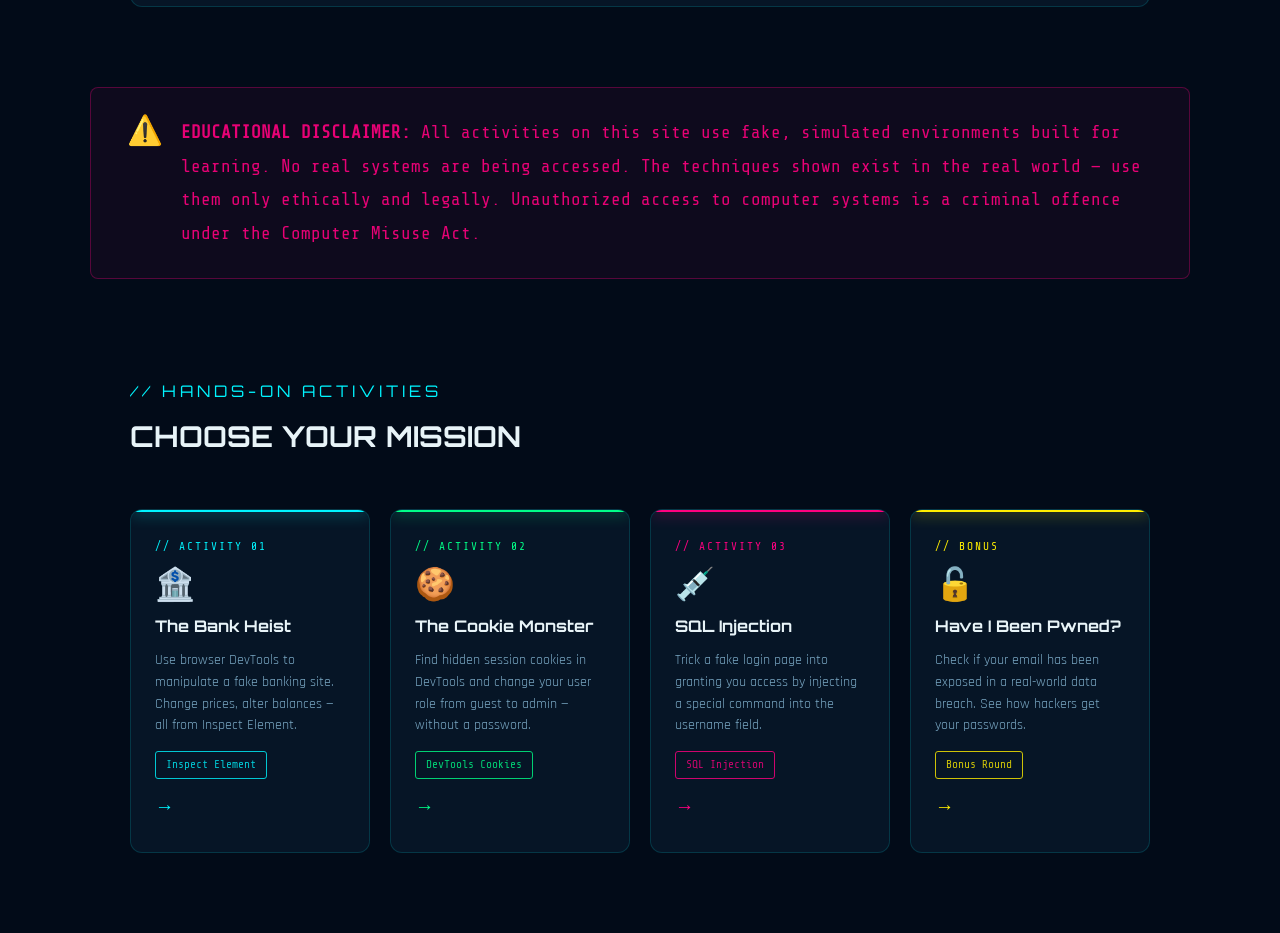
==== commit cc5cdd3a: "patch the homepage and fix broken link" ====
--- a/index.html
+++ b/index.html
@@ -228,10 +228,10 @@
   <a href="index.html" class="nav-logo">NULL<span>SEC</span></a>
   <ul class="nav-links">
     <li><a href="index.html" class="active">Home</a></li>
-    <li><a href="pages/activity-a.html">Bank Heist</a></li>
-    <li><a href="pages/activity-b.html">Cookie Monster</a></li>
-    <li><a href="pages/activity-c.html">SQL Injection</a></li>
-    <li><a href="pages/activity-d.html">Bonus</a></li>
+    <li><a href="activity-a.html">Bank Heist</a></li>
+    <li><a href="activity-b.html">Cookie Monster</a></li>
+    <li><a href="activity-c.html">SQL Injection</a></li>
+    <li><a href="activity-d.html">Bonus</a></li>
   </ul>
 </nav>
 
@@ -285,7 +285,7 @@
           <div class="osint-item-title">🔍 Google Lens — Reverse Image Search</div>
           <p>Did you know you can find where a photo was taken just by uploading it to Google? Try this with your facilitator:</p>
           <ul class="tip-list">
-            <li>Go to <strong>images.google.com</strong></li>
+            <li>Go to <a href="https://images.google.com" target="_blank" rel="noopener noreferrer"><strong>images.google.com</strong></a></li>
             <li>Click the camera icon</li>
             <li>Upload any landmark photo</li>
             <li>Google will identify the location</li>
@@ -297,19 +297,19 @@
           <div class="osint-item-title">🎯 Google Dorking — Secret Search Tricks</div>
           <p>Google has advanced operators that reveal things people accidentally exposed online. Click any query below to copy it, then paste it into Google!</p>
           <div class="dork-examples">
-            <div class="dork-tag" onclick="copyDork(this, 'site:gov filetype:pdf \"confidential\"')">
+            <div class="dork-tag" onclick="copyDork(this, 'site:gov filetype:pdf &quot;confidential&quot;')">
               site:gov filetype:pdf "confidential"
               <span class="copy-hint">click to copy</span>
             </div>
-            <div class="dork-tag" onclick="copyDork(this, 'intitle:\"index of\" \"password.txt\"')">
+            <div class="dork-tag" onclick="copyDork(this, 'intitle:&quot;index of&quot; &quot;password.txt&quot;')">
               intitle:"index of" "password.txt"
               <span class="copy-hint">click to copy</span>
             </div>
-            <div class="dork-tag" onclick="copyDork(this, 'site:pastebin.com intext:\"password\"')">
+            <div class="dork-tag" onclick="copyDork(this, 'site:pastebin.com intext:&quot;password&quot;')">
               site:pastebin.com intext:"password"
               <span class="copy-hint">click to copy</span>
             </div>
-            <div class="dork-tag" onclick="copyDork(this, 'filetype:log \"username\" \"password\"')">
+            <div class="dork-tag" onclick="copyDork(this, 'filetype:log &quot;username&quot; &quot;password&quot;')">
               filetype:log "username" "password"
               <span class="copy-hint">click to copy</span>
             </div>
@@ -335,7 +335,7 @@
     <h2 class="section-heading">CHOOSE YOUR MISSION</h2>
 
     <div class="cards-grid">
-      <a href="pages/activity-a.html" class="card card--cyan">
+      <a href="activity-a.html" class="card card--cyan">
         <div class="card-number">// Activity 01</div>
         <div class="card-icon">🏦</div>
         <div class="card-title">The Bank Heist</div>
@@ -344,7 +344,7 @@
         <div class="card-arrow">→</div>
       </a>
 
-      <a href="pages/activity-b.html" class="card card--green">
+      <a href="activity-b.html" class="card card--green">
         <div class="card-number">// Activity 02</div>
         <div class="card-icon">🍪</div>
         <div class="card-title">The Cookie Monster</div>
@@ -353,7 +353,7 @@
         <div class="card-arrow">→</div>
       </a>
 
-      <a href="pages/activity-c.html" class="card card--pink">
+      <a href="activity-c.html" class="card card--pink">
         <div class="card-number">// Activity 03</div>
         <div class="card-icon">💉</div>
         <div class="card-title">SQL Injection</div>
@@ -362,7 +362,7 @@
         <div class="card-arrow">→</div>
       </a>
 
-      <a href="pages/activity-d.html" class="card card--yellow">
+      <a href="activity-d.html" class="card card--yellow">
         <div class="card-number">// Bonus</div>
         <div class="card-icon">🔓</div>
         <div class="card-title">Have I Been Pwned?</div>
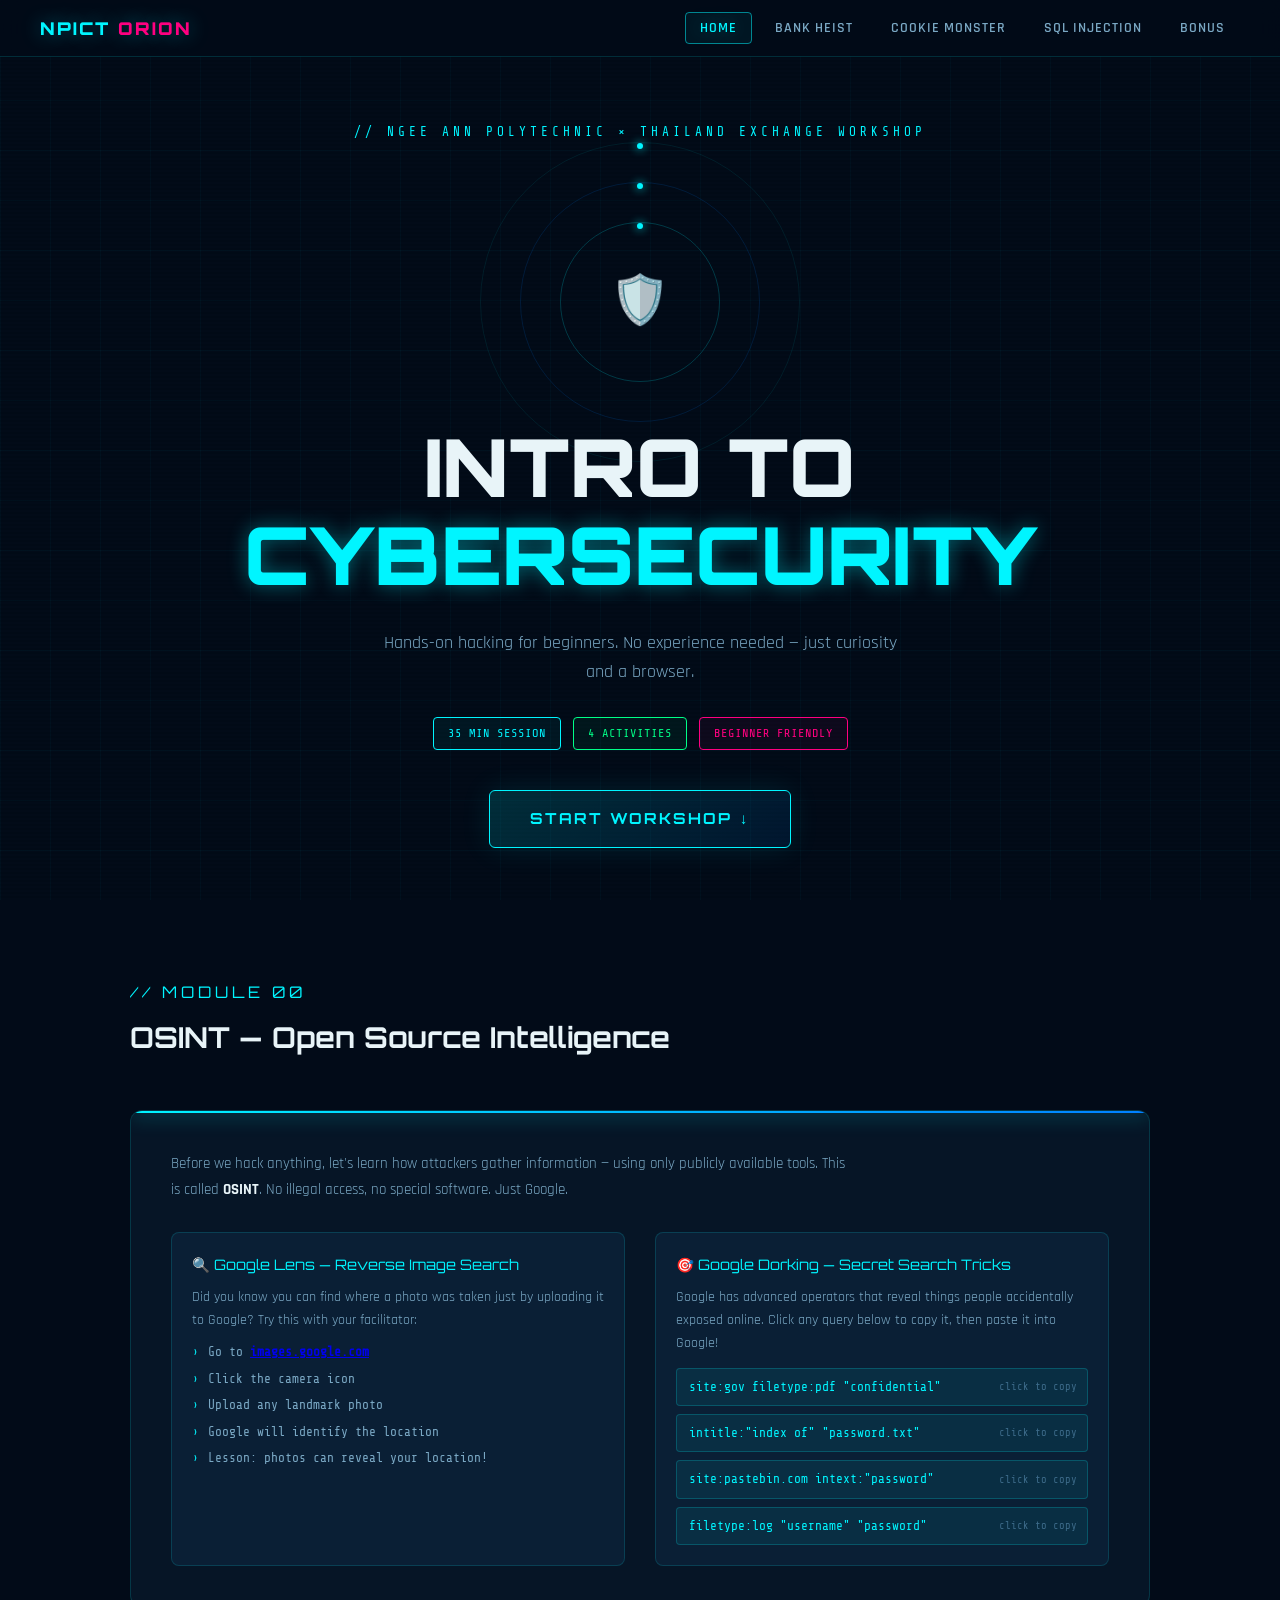
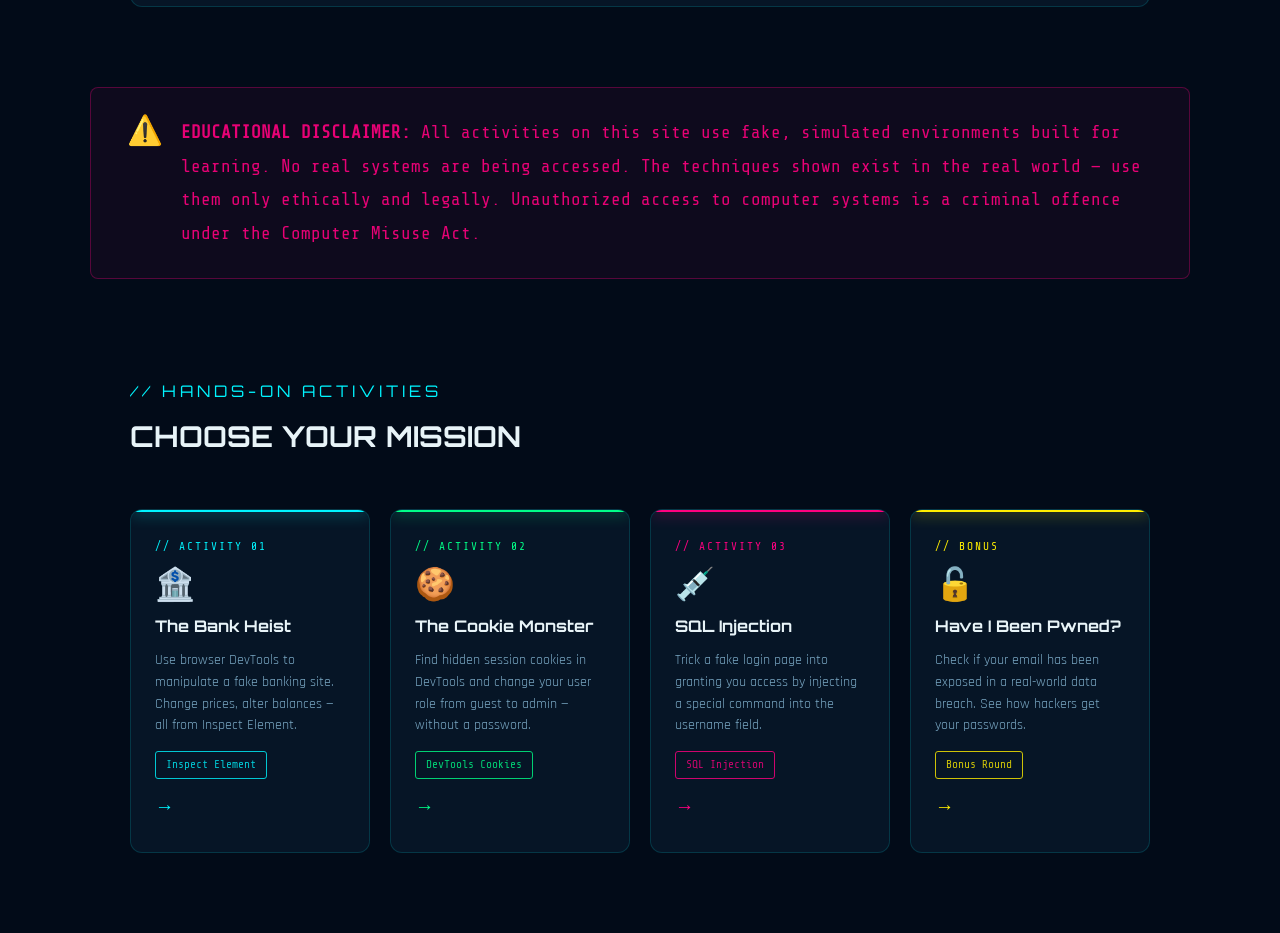
==== commit c3ed5456: "change of website title" ====
--- a/index.html
+++ b/index.html
@@ -3,7 +3,7 @@
 <head>
   <meta charset="UTF-8" />
   <meta name="viewport" content="width=device-width, initial-scale=1.0" />
-  <title>NullSec Workshop — Ngee Ann Polytechnic</title>
+  <title>ORION - Ngee Ann Polytechnic</title>
   <link rel="stylesheet" href="style.css"/>
   <style>
     .hero-graphic {
@@ -225,7 +225,7 @@
 <body>
 
 <nav>
-  <a href="index.html" class="nav-logo">NULL<span>SEC</span></a>
+  <a href="index.html" class="nav-logo">NPICT <span>ORION</span></a>
   <ul class="nav-links">
     <li><a href="index.html" class="active">Home</a></li>
     <li><a href="activity-a.html">Bank Heist</a></li>
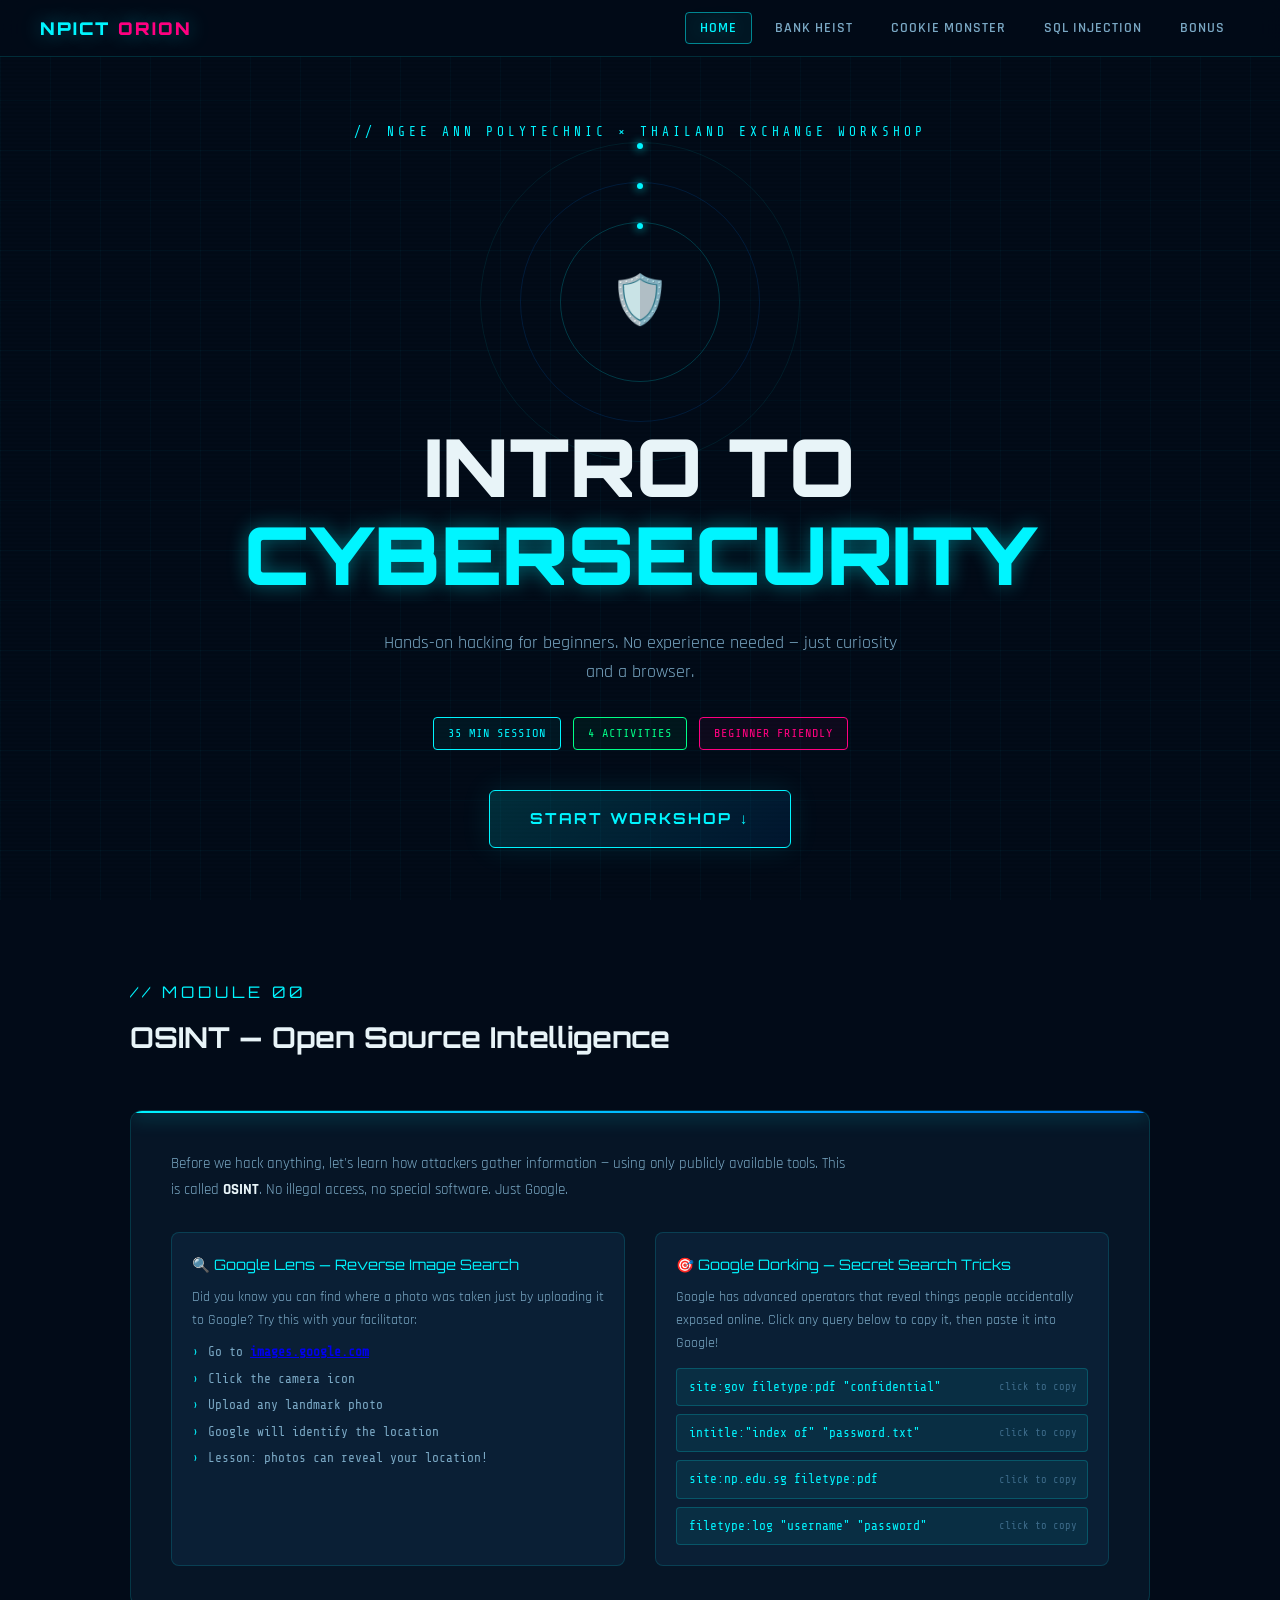
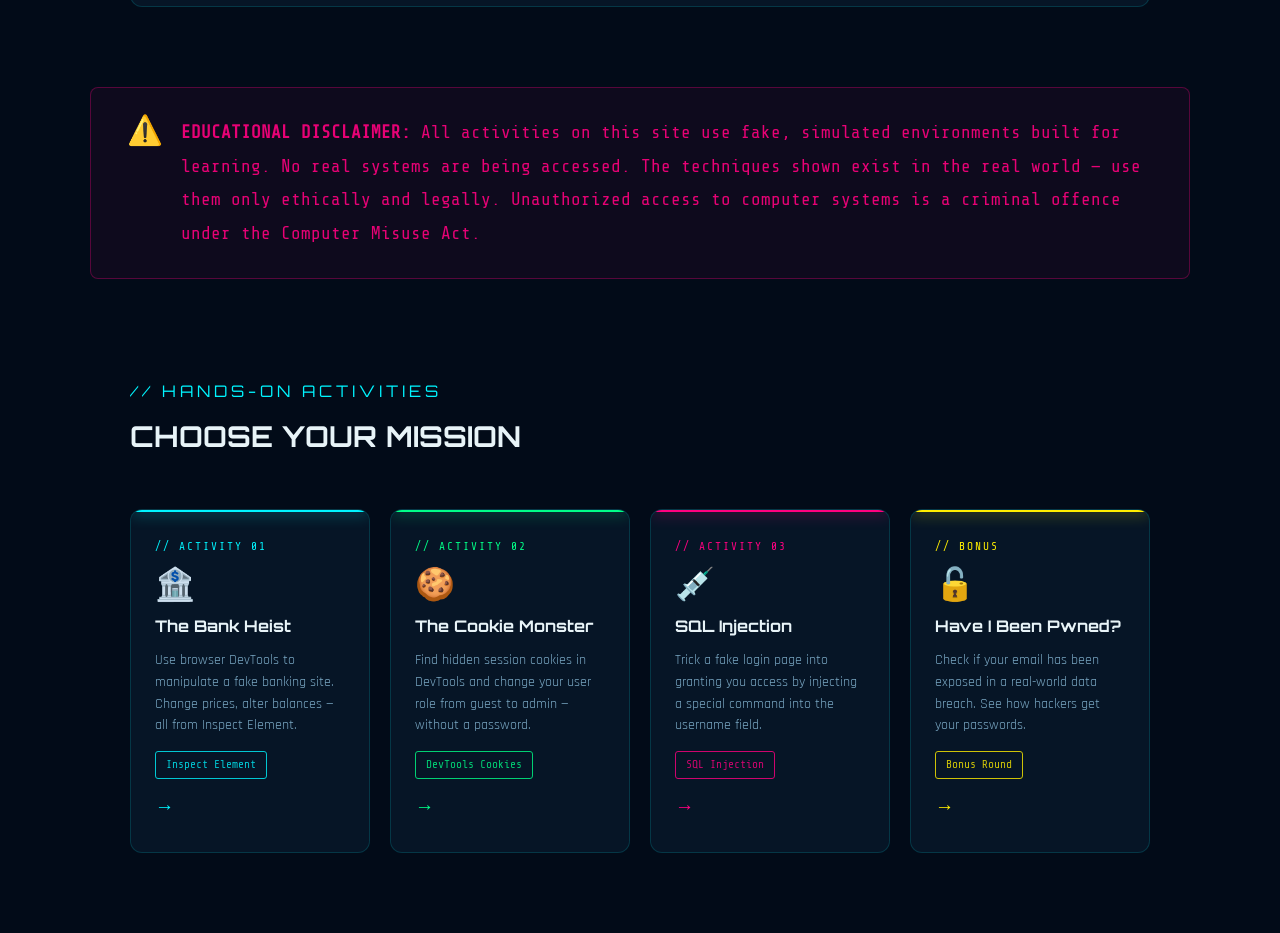
==== commit 1c863792: "change button placement & osint eg" ====
--- a/index.html
+++ b/index.html
@@ -305,8 +305,8 @@
               intitle:"index of" "password.txt"
               <span class="copy-hint">click to copy</span>
             </div>
-            <div class="dork-tag" onclick="copyDork(this, 'site:pastebin.com intext:&quot;password&quot;')">
-              site:pastebin.com intext:"password"
+            <div class="dork-tag" onclick="copyDork(this, 'site:np.edu.sg filetype:pdf')">
+              site:np.edu.sg filetype:pdf
               <span class="copy-hint">click to copy</span>
             </div>
             <div class="dork-tag" onclick="copyDork(this, 'filetype:log &quot;username&quot; &quot;password&quot;')">
@@ -350,7 +350,7 @@
         <div class="card-title">The Cookie Monster</div>
         <div class="card-desc">Find hidden session cookies in DevTools and change your user role from guest to admin — without a password.</div>
         <div class="card-tag">DevTools Cookies</div>
-        <div class="card-arrow">→</div>
+        <div class="card-arrow">→</div
       </a>
 
       <a href="activity-c.html" class="card card--pink">
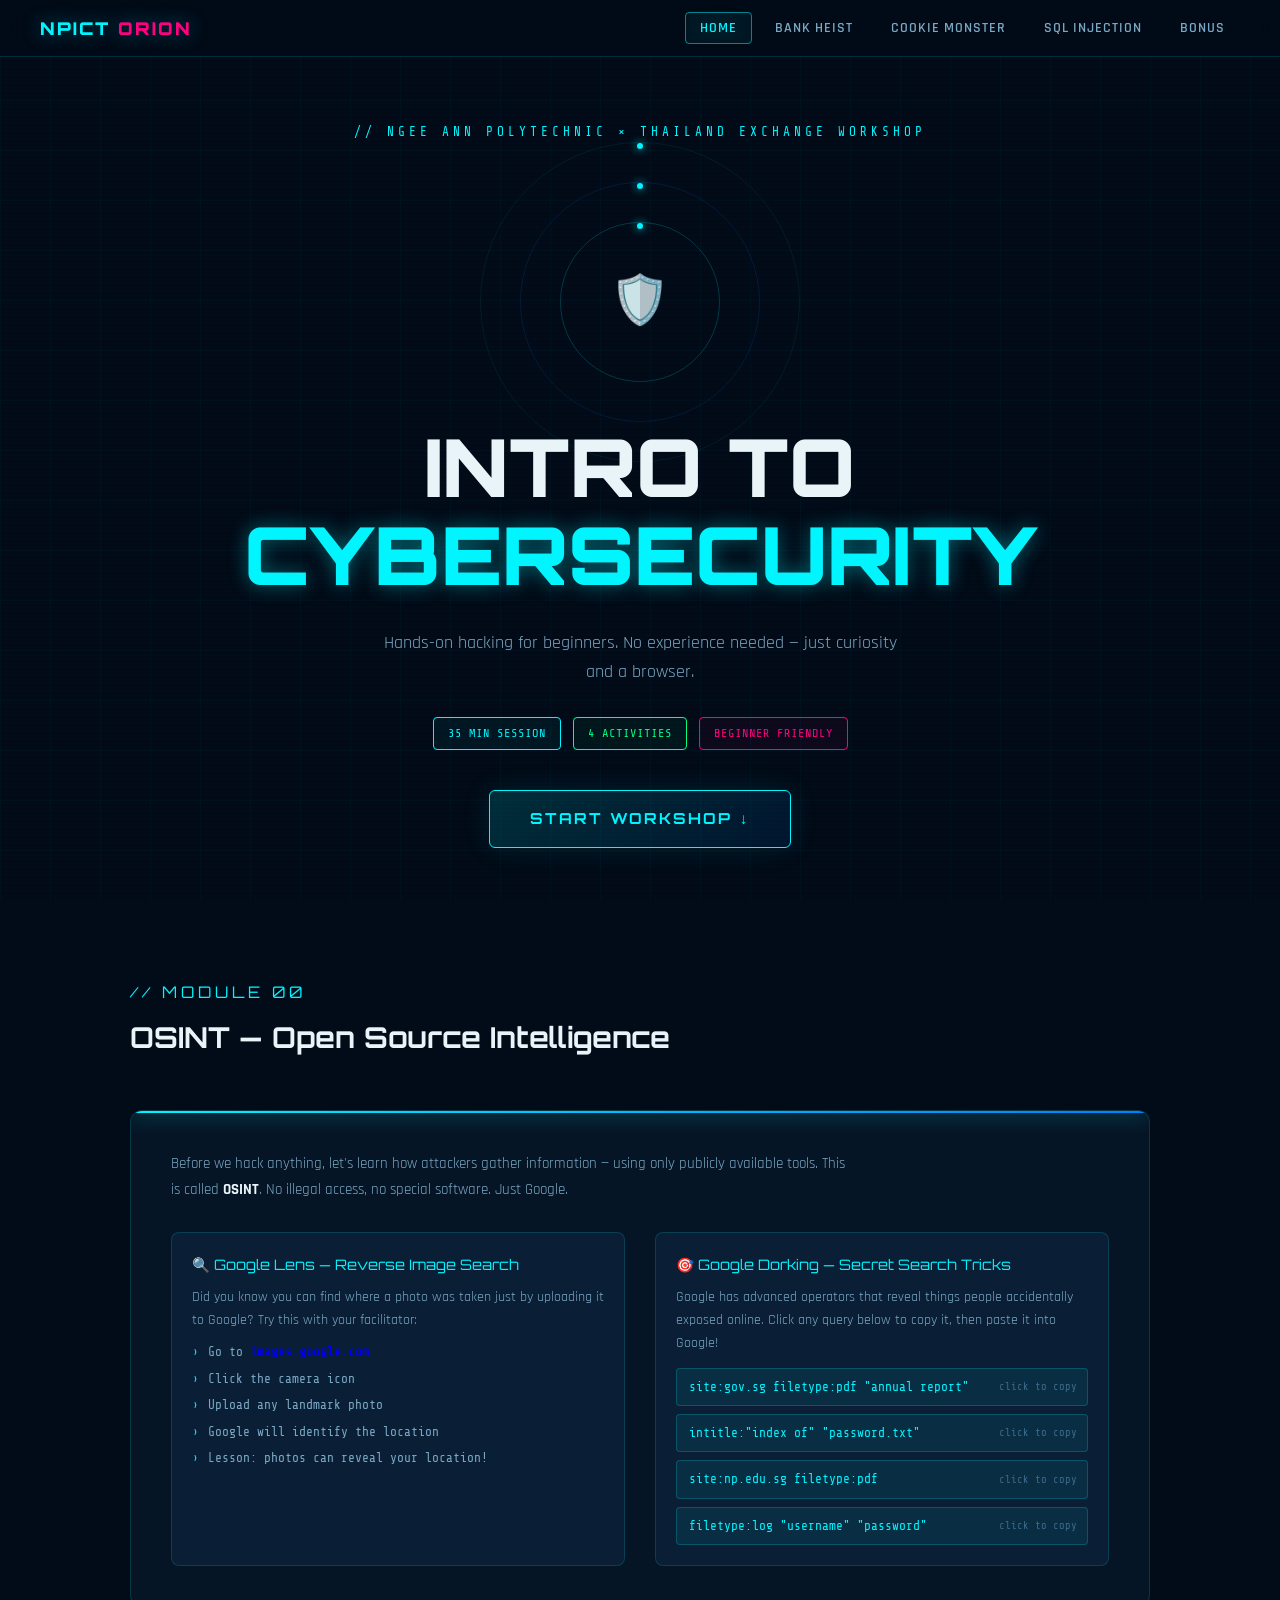
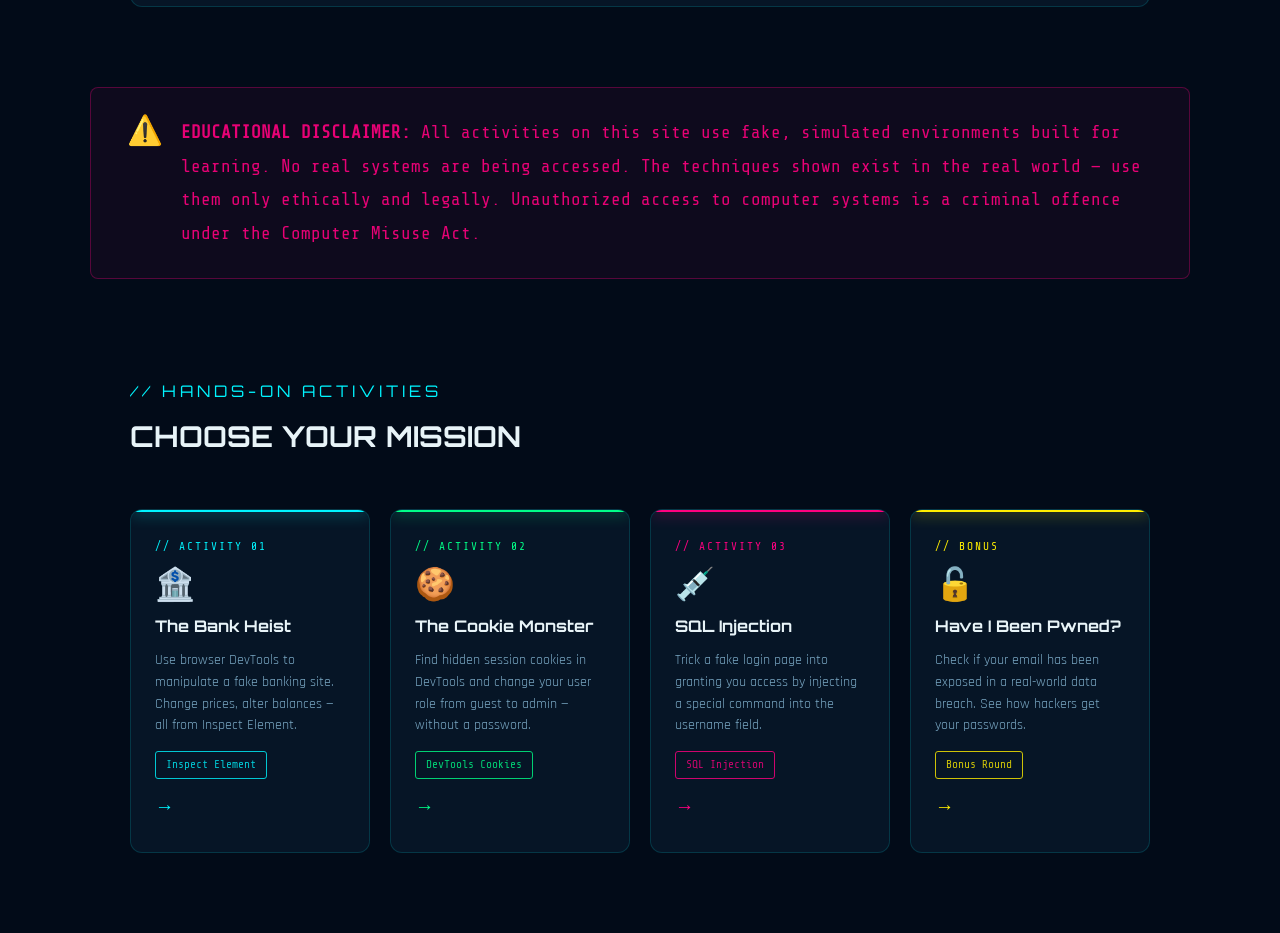
==== commit 50607dcc: "change of eg of google dork" ====
--- a/index.html
+++ b/index.html
@@ -297,8 +297,8 @@
           <div class="osint-item-title">🎯 Google Dorking — Secret Search Tricks</div>
           <p>Google has advanced operators that reveal things people accidentally exposed online. Click any query below to copy it, then paste it into Google!</p>
           <div class="dork-examples">
-            <div class="dork-tag" onclick="copyDork(this, 'site:gov filetype:pdf &quot;confidential&quot;')">
-              site:gov filetype:pdf "confidential"
+            <div class="dork-tag" onclick="copyDork(this, 'site:gov.sg filetype:pdf &quot;annual report&quot;')">
+              site:gov.sg filetype:pdf "annual report"
               <span class="copy-hint">click to copy</span>
             </div>
             <div class="dork-tag" onclick="copyDork(this, 'intitle:&quot;index of&quot; &quot;password.txt&quot;')">
